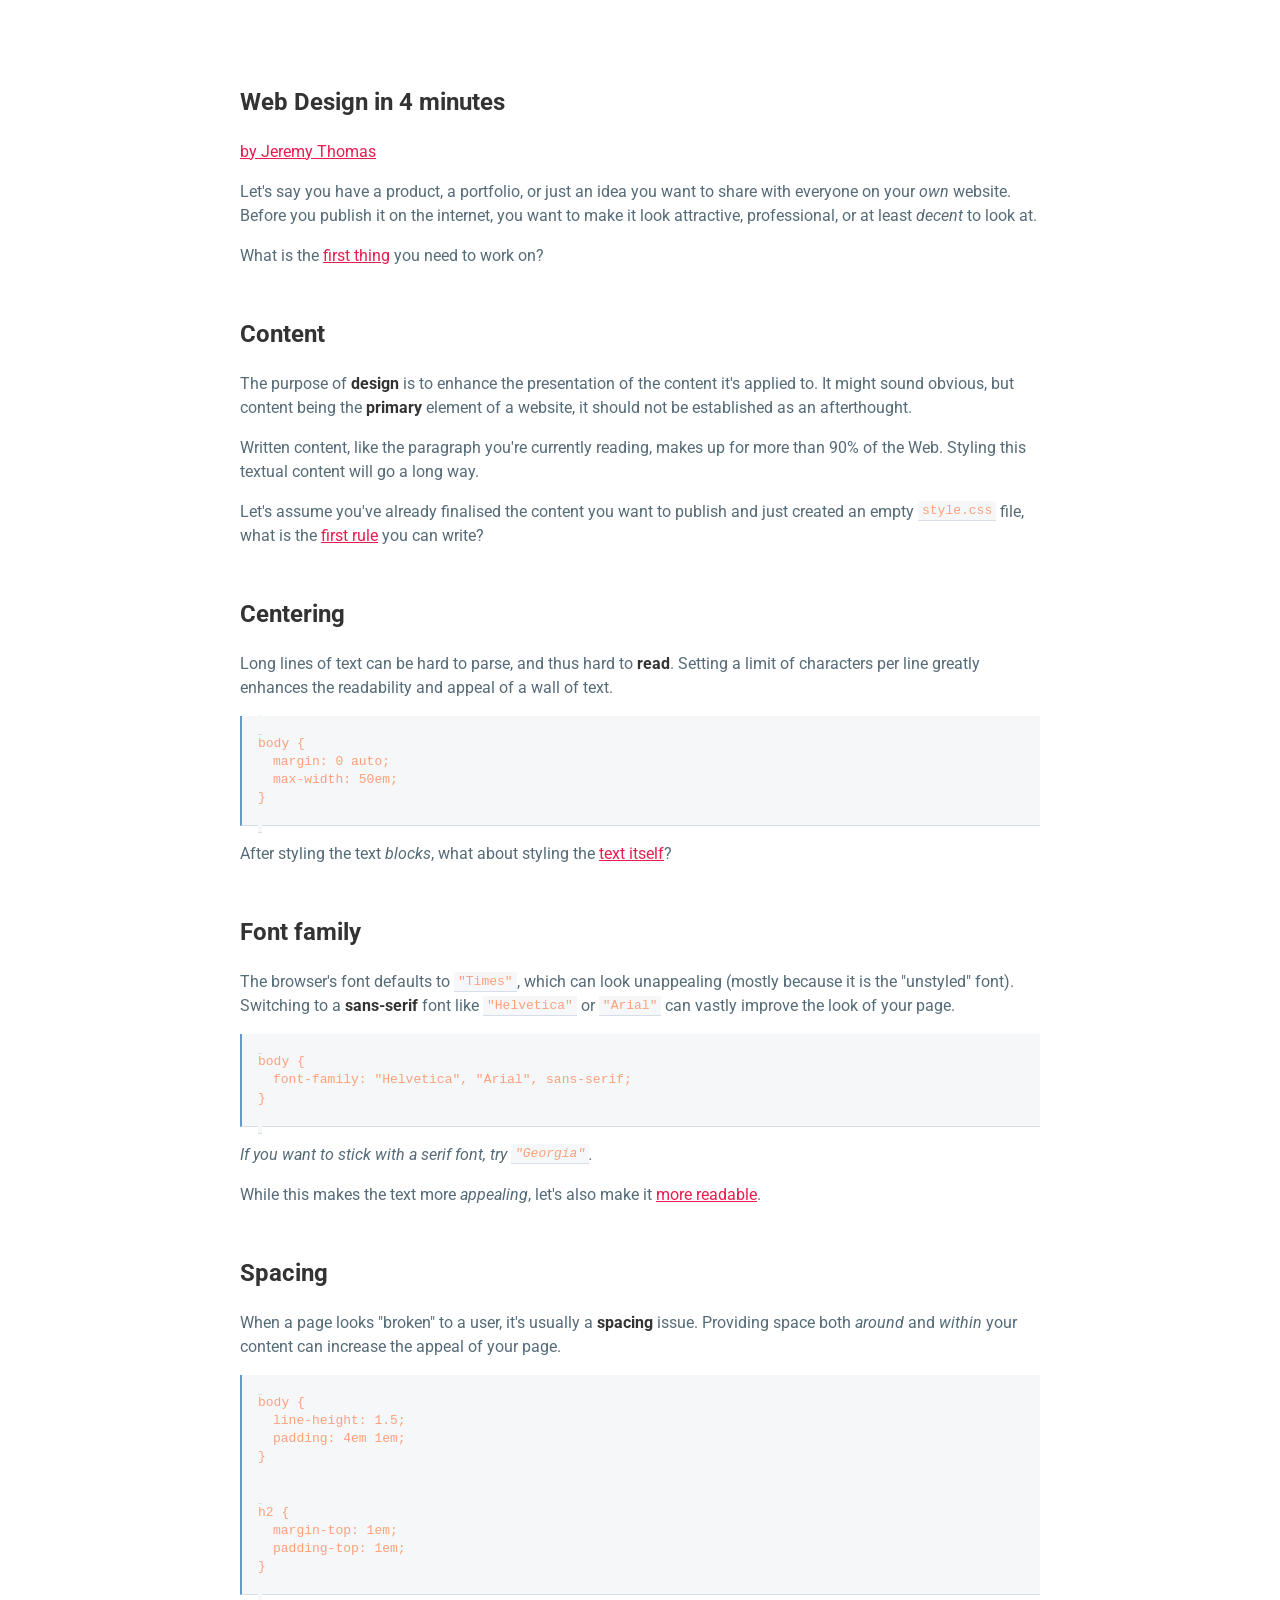
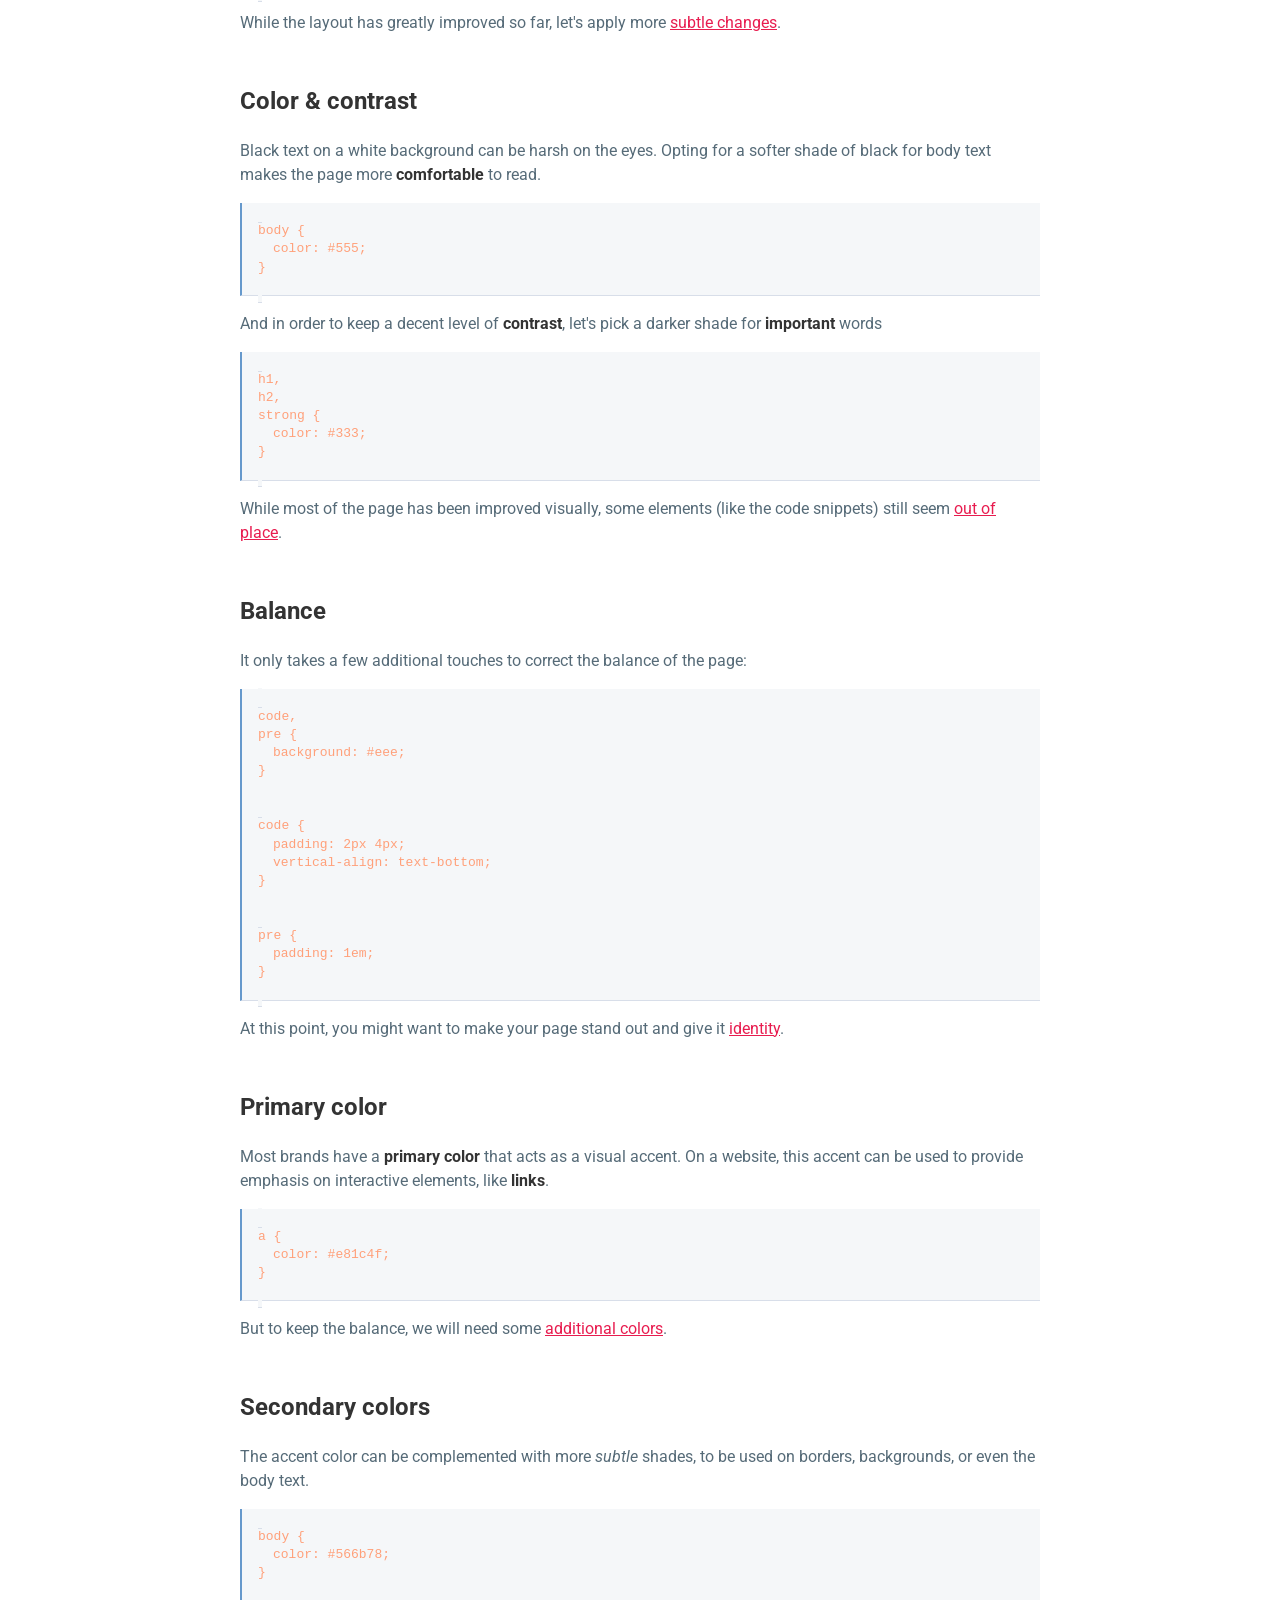
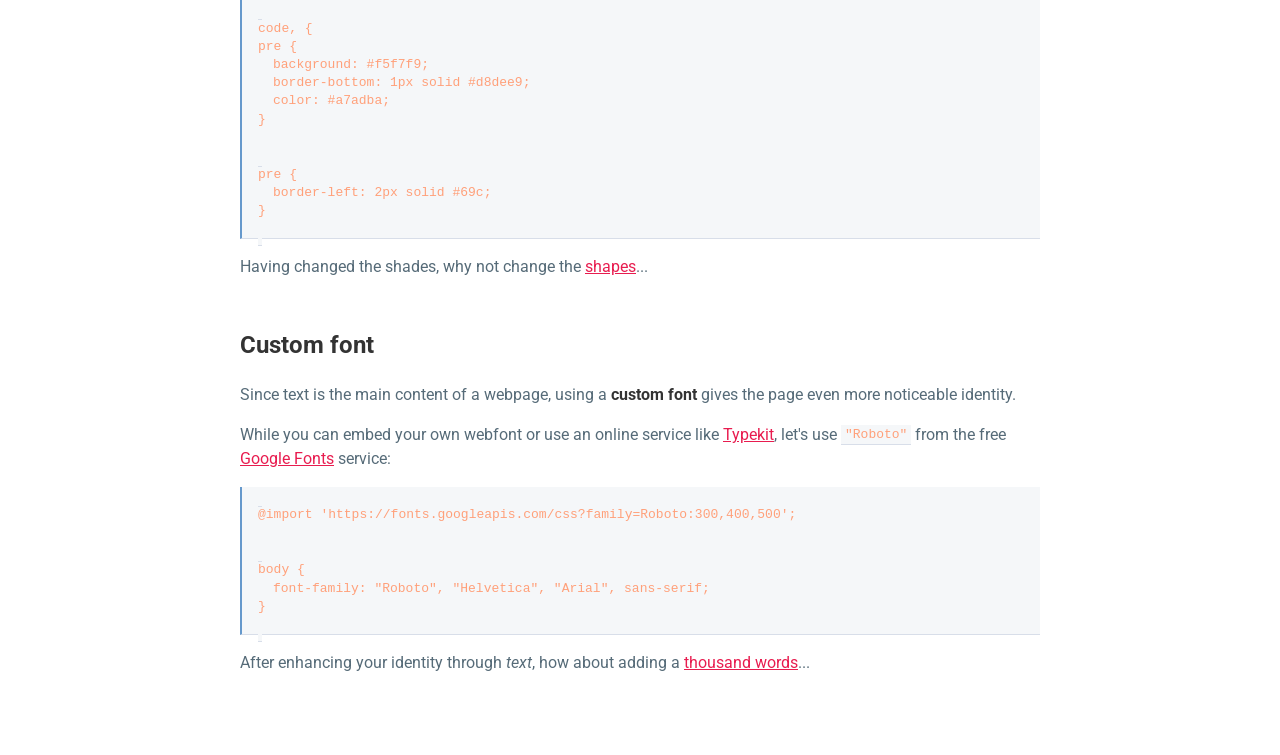
==== index.html @ 2d66c854 "Rename 4minutes/index.html to index.html" ====
<!DOCTYPE html>
<html>
   <head>
      <meta name="description" content="pure html website exercise">
      <title>Web Design in 4 minutes</title>
      <link rel="icon" href="images/4min_favicon-32x32.png">
      <style>

         @import 'https://fonts.googleapis.com/css?family=Roboto:300,400,500';

         body {
            color:#566b78;
            margin: 0 auto;
            max-width: 50em;
            font-family: "Roboto", "Helvetica", "Arial", sans-serif;
            line-height: 1.5;
            padding: 4em 1em;
         }
         h1, strong {
            color:#333;
         }
         h2 {
            color:#333;
            margin-top: 1em;
            padding-top: 1em;
         }
         code {
            padding: 2px 4px;
            vertical-align:text-bottom;
            color:lightsalmon;
            background:#f5f7f9;
            border-bottom: 1px solid #d8dee9;
         }
         a {
            color: #e81c4f;
         }
         .box {
            background:#f5f7f9;
            line-height: 0.4;
            padding-left: 1em;
            border-bottom: 1px solid #d8dee9;
            border-left: 2px solid #69c;
         }
         .box2 {
            padding-left: 15px;
         }
      </style>
   </head>

   <body>

      <section> <!--Web Design in 4 minutes-->
      <header>
         <h1>Web Design in 4 minutes</h1>
      </header>

         <p><a href="https://jgthms.com/" target="_blank">by Jeremy Thomas</a></p>
         <p>Let's say you have a product, a portfolio, or just an idea you want to 
            share with everyone on your <i>own</i> website. Before you publish it on the internet, 
            you want to make it look attractive, professional, or at least <i>decent</i> to look at.</p>
         <p>What is the <a href="https://jgthms.com/web-design-in-4-minutes/#content">first thing</a> you need to work on?</p>            
      </section>

      <section> <!--Content-->
         <h2>Content</h2>
         <p>The purpose of <strong>design</strong> is to enhance the presentation of the content it's applied to. 
            It might sound obvious, but content being the <strong>primary</strong> element of a website, 
            it should not be established as an afterthought.</p>
         <p>Written content, like the paragraph you're currently reading, makes up for more than 90% of the Web. 
            Styling this textual content will go a long way.</p>
         <p>Let's assume you've already finalised the content you want to publish and just created an empty <code>style.css</code> file, 
            what is the <a href="https://jgthms.com/web-design-in-4-minutes/#centering">first rule</a> you can write?</p>   
      </section>

      <section> <!--Centering-->
         <h2>Centering</h2>
         <p>Long lines of text can be hard to parse, and thus hard to <strong>read</strong>. 
            Setting a limit of characters per line greatly enhances the readability and appeal of a wall of text.</p>

      <div class="box">
         <code>
         <p>body {</p>
         <div class="box2">
            <p>margin: 0 auto;</p>
            <p>max-width: 50em;</p>
         </div>
         <p>}</p>
         </code>
      </div>

         <p>After styling the text <i>blocks</i>, 
            what about styling the <a href="https://jgthms.com/web-design-in-4-minutes/#font-family">text itself</a>?</p>
      </section>

      <section> <!--Font family-->
         <h2>Font family</h2>
         <p>The browser's font defaults to <code>"Times"</code>, which can look unappealing (mostly because it is the "unstyled" font). 
            Switching to a <strong>sans-serif</strong> font like <code>"Helvetica"</code> or <code>"Arial"</code> 
            can vastly improve the look of your page.</p>

         <div class="box">
            <code>
            <p>body {</p>
            <div class="box2">
               <p>font-family: "Helvetica", "Arial", sans-serif;</p>
            </div>
            <p>}</p>
         </code>
         </div>

         <p><i>If you want to stick with a serif font, try <code>"Georgia"</code>.</i></p>
         <p>While this makes the text more <i>appealing</i>, let's also make it <a href="https://jgthms.com/web-design-in-4-minutes/#spacing">more readable</a>.</p>
      </section>

      <section> <!--Spacing-->
         <h2>Spacing</h2>
         <p>When a page looks "broken" to a user, it's usually a <strong>spacing</strong> issue. 
            Providing space both <i>around</i> and <i>within</i> your content can increase the appeal of your page.</p>

         <div class="box">
         <div>
            <code>
            <p>body {</p>
            <div class="box2">
               <p>line-height: 1.5;</p>
               <p>padding: 4em 1em;</p>
            </div>
            <p>}</p>
            </code>
         </div>
         
         <div>
            <code>
            <p>h2 {</p>
            <div class="box2">
               <p>margin-top: 1em;</p>
               <p>padding-top: 1em;</p>
            </div>
            <p>}</p>
            </code>
         </div>
         </div>

         <p>While the layout has greatly improved so far, let's apply more 
            <a href="https://jgthms.com/web-design-in-4-minutes/#color-contrast">subtle changes</a>.</p>
      </section>

      <section> <!--Color & contrast-->
         <h2>Color & contrast</h2>
         <p>Black text on a white background can be harsh on the eyes. 
            Opting for a softer shade of black for body text makes the page more <strong>comfortable</strong> to read.</p>

         <div class="box">
            <code>
            <p>body {</p>
            <div class="box2">
               <p>color: #555;</p>
            </div>
            <p>}</p>
            </code>
         </div>

         <p>And in order to keep a decent level of <strong>contrast</strong>, 
            let's pick a darker shade for <strong>important</strong> words</p>

         <div class="box">
            <code>
            <p>h1,</p>
            <p>h2,</p>
            <p>strong {</p>
            <div class="box2">
               <p>color: #333;</p>
            </div>
            <p>}</p>
            </code>
         </div>

         <p>While most of the page has been improved visually, 
            some elements (like the code snippets) still seem
             <a href="https://jgthms.com/web-design-in-4-minutes/#balance">out of place</a>.</p>
      </section>

      <section> <!--Balance-->
         <h2>Balance</h2>
         <p>It only takes a few additional touches to correct the balance of the page:</p>

         <div class="box">
         <div>
            <code>
            <p>code,</p>
            <p>pre {</p>
            <div class="box2">
               <p>background: #eee;</p>
            </div>
            <p>}</p>
            </code>
         </div>

         <div>
            <code>
            <p>code {</p>
            <div class="box2">
               <p>padding: 2px 4px;</p>
               <p>vertical-align: text-bottom;</p>
            </div>
            <p>}</p>
            </code>
         </div>

         <div>
            <code>
            <p>pre {</p>
            <div class="box2">
               <p>padding: 1em;</p>
            </div>
            <p>}</p>
            </code>
         </div>
         </div>

         <p>At this point, you might want to make your page stand out and give it
             <a href="https://jgthms.com/web-design-in-4-minutes/#primary-color">identity</a>.</p>
      </section>

      <section> <!--Primary color-->
         <h2>Primary color</h2>
         <p>Most brands have a <strong>primary color</strong> that acts as a visual accent. On a website, 
            this accent can be used to provide emphasis on interactive elements, like <strong>links</strong>.</p>

         <div class="box">
            <code>
            <p>a {</p>
            <div class="box2">
               <p>color: #e81c4f;</p>
            </div>
            <p>}</p>
            </code>
         </div>

         <p>But to keep the balance, we will need some
             <a href="https://jgthms.com/web-design-in-4-minutes/#secondary-colors">additional colors</a>.</p>
      </section>

      <section> <!--Secondary colors-->
         <h2>Secondary colors</h2>
         <p>The accent color can be complemented with more <i>subtle</i> shades, 
            to be used on borders, backgrounds, or even the body text.</p>

         <div class="box">
         <div>
            <code>
            <p>body {</p>
            <div class="box2">
               <p>color: #566b78;</p>
            </div>
            <p>}</p>
            </code>
         </div>

         <div>
            <code>
            <p>code, {</p>
            <p>pre {</p>
            <div class="box2">
               <p>background: #f5f7f9;</p>
               <p>border-bottom: 1px solid #d8dee9;</p>
               <p>color: #a7adba;</p>
            </div>
            <p>}</p>
            </code>
         </div>

         <div>
            <code>
            <p>pre {</p>
            <div class="box2">
               <p>border-left: 2px solid #69c;</p>
            </div>
            <p>}</p>
            </code>
         </div>
         </div>

         <p>Having changed the shades, why not change the
             <a href="https://jgthms.com/web-design-in-4-minutes/#custom-font">shapes</a>...</p>
      </section>

      <section> <!--Custom font-->
         <h2>Custom font</h2>
         <p>Since text is the main content of a webpage, 
            using a <strong>custom font</strong> gives the page even more noticeable identity.</p>
         <p>While you can embed your own webfont or use an online service like
             <a href="https://fonts.adobe.com/?ref=tk.com" target="_blank">Typekit</a>, 
            let's use <code>"Roboto"</code> from the free <a href="https://fonts.google.com/" target="_blank">Google Fonts</a> service:</p>

         <div class="box">
         <div>
            <code>
            <p>@import 'https://fonts.googleapis.com/css?family=Roboto:300,400,500';</p>
            </code>
         </div>

         <div>
            <code>
            <p>body {</p>
            <div class="box2">
               <p>font-family: "Roboto", "Helvetica", "Arial", sans-serif;</p>
            </div>
            <p>}</p>
            </code>
         </div>
         </div>

         <p>After enhancing your identity through <i>text</i>, how about adding a
             <a href="https://jgthms.com/web-design-in-4-minutes/#images">thousand words</a>...</p>
      </section>

   </body>

</html>
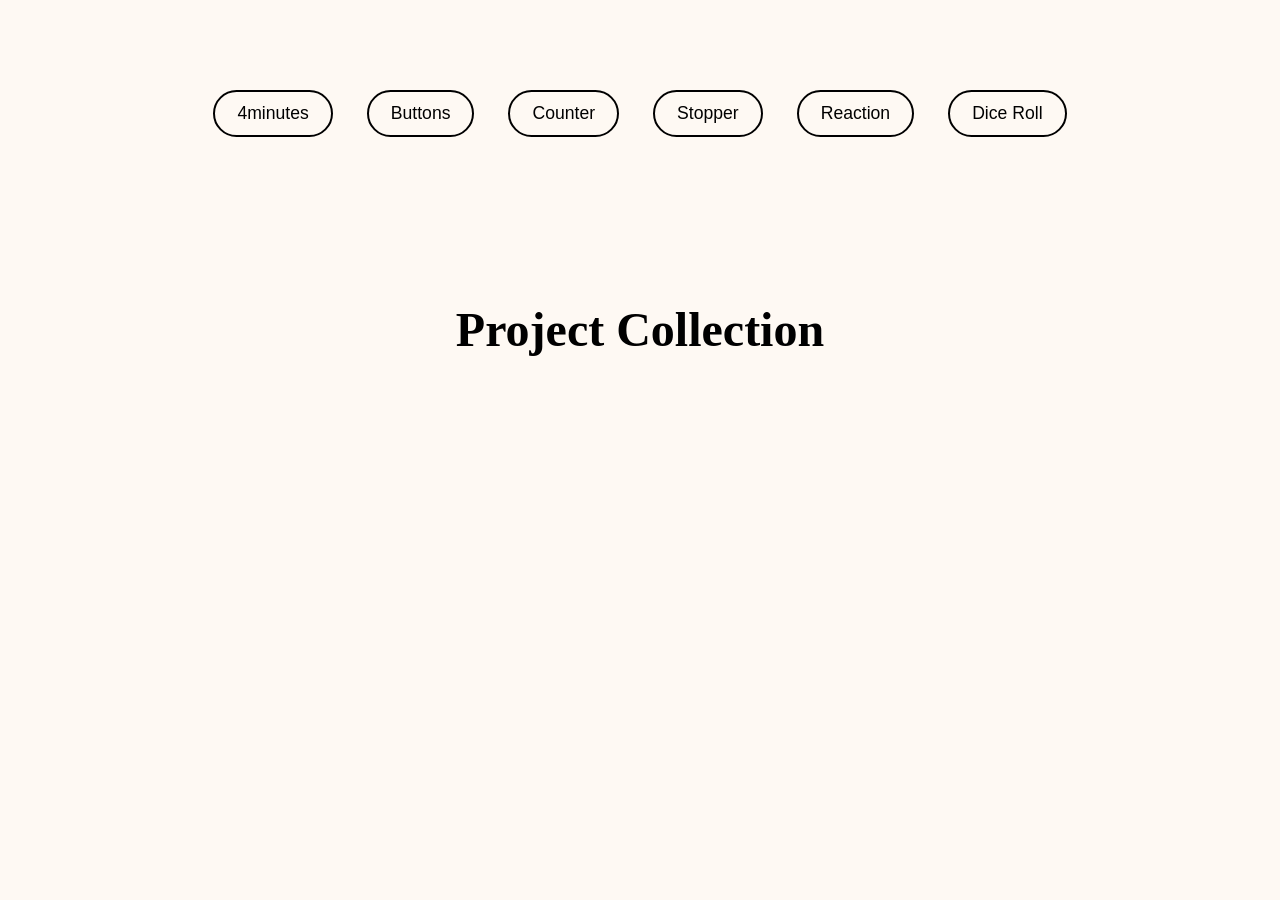
==== commit f593d7d9: "Add files via upload" ====
--- a/index.html
+++ b/index.html
@@ -1,320 +1,26 @@
+
 <!DOCTYPE html>
-<html>
-   <head>
-      <meta name="description" content="pure html website exercise">
-      <title>Web Design in 4 minutes</title>
-      <link rel="icon" href="images/4min_favicon-32x32.png">
-      <style>
+<html lang="en">
+<head>
+   <meta charset="UTF-8">
+   <meta name="viewport" content="width=device-width, initial-scale=1.0">
+   <title>Home Page</title>
+   <link rel="stylesheet" href="style.css">
+</head>
 
-         @import 'https://fonts.googleapis.com/css?family=Roboto:300,400,500';
+<body>
+   
+   <div id="navBar">
+   <button onclick="window.open('https://wasp-salander.github.io/Practice-Websites/practice_web_4minutes', '_blank');">4minutes</button>
+   <button onclick="window.open('https://wasp-salander.github.io/Practice-Websites/practice_buttons/', '_blank');">Buttons</button>
+   <button onclick="window.open('https://wasp-salander.github.io/Practice-Websites/vid_7_counter_program/', '_blank');">Counter</button>
+   <button onclick="window.open('https://wasp-salander.github.io/Practice-Websites/practice_stopper', '_blank');">Stopper</button>
+   <button onclick="window.open('https://wasp-salander.github.io/Practice-Websites/practice_reaction/', '_blank');">Reaction</button>
+   <button onclick="window.open('https://wasp-salander.github.io/Practice-Websites/vid_8-9_random_number/', '_blank');">Dice Roll</button>
+   </div>
 
-         body {
-            color:#566b78;
-            margin: 0 auto;
-            max-width: 50em;
-            font-family: "Roboto", "Helvetica", "Arial", sans-serif;
-            line-height: 1.5;
-            padding: 4em 1em;
-         }
-         h1, strong {
-            color:#333;
-         }
-         h2 {
-            color:#333;
-            margin-top: 1em;
-            padding-top: 1em;
-         }
-         code {
-            padding: 2px 4px;
-            vertical-align:text-bottom;
-            color:lightsalmon;
-            background:#f5f7f9;
-            border-bottom: 1px solid #d8dee9;
-         }
-         a {
-            color: #e81c4f;
-         }
-         .box {
-            background:#f5f7f9;
-            line-height: 0.4;
-            padding-left: 1em;
-            border-bottom: 1px solid #d8dee9;
-            border-left: 2px solid #69c;
-         }
-         .box2 {
-            padding-left: 15px;
-         }
-      </style>
-   </head>
+   <h1>Project Collection</h1>
 
-   <body>
-
-      <section> <!--Web Design in 4 minutes-->
-      <header>
-         <h1>Web Design in 4 minutes</h1>
-      </header>
-
-         <p><a href="https://jgthms.com/" target="_blank">by Jeremy Thomas</a></p>
-         <p>Let's say you have a product, a portfolio, or just an idea you want to 
-            share with everyone on your <i>own</i> website. Before you publish it on the internet, 
-            you want to make it look attractive, professional, or at least <i>decent</i> to look at.</p>
-         <p>What is the <a href="https://jgthms.com/web-design-in-4-minutes/#content">first thing</a> you need to work on?</p>            
-      </section>
-
-      <section> <!--Content-->
-         <h2>Content</h2>
-         <p>The purpose of <strong>design</strong> is to enhance the presentation of the content it's applied to. 
-            It might sound obvious, but content being the <strong>primary</strong> element of a website, 
-            it should not be established as an afterthought.</p>
-         <p>Written content, like the paragraph you're currently reading, makes up for more than 90% of the Web. 
-            Styling this textual content will go a long way.</p>
-         <p>Let's assume you've already finalised the content you want to publish and just created an empty <code>style.css</code> file, 
-            what is the <a href="https://jgthms.com/web-design-in-4-minutes/#centering">first rule</a> you can write?</p>   
-      </section>
-
-      <section> <!--Centering-->
-         <h2>Centering</h2>
-         <p>Long lines of text can be hard to parse, and thus hard to <strong>read</strong>. 
-            Setting a limit of characters per line greatly enhances the readability and appeal of a wall of text.</p>
-
-      <div class="box">
-         <code>
-         <p>body {</p>
-         <div class="box2">
-            <p>margin: 0 auto;</p>
-            <p>max-width: 50em;</p>
-         </div>
-         <p>}</p>
-         </code>
-      </div>
-
-         <p>After styling the text <i>blocks</i>, 
-            what about styling the <a href="https://jgthms.com/web-design-in-4-minutes/#font-family">text itself</a>?</p>
-      </section>
-
-      <section> <!--Font family-->
-         <h2>Font family</h2>
-         <p>The browser's font defaults to <code>"Times"</code>, which can look unappealing (mostly because it is the "unstyled" font). 
-            Switching to a <strong>sans-serif</strong> font like <code>"Helvetica"</code> or <code>"Arial"</code> 
-            can vastly improve the look of your page.</p>
-
-         <div class="box">
-            <code>
-            <p>body {</p>
-            <div class="box2">
-               <p>font-family: "Helvetica", "Arial", sans-serif;</p>
-            </div>
-            <p>}</p>
-         </code>
-         </div>
-
-         <p><i>If you want to stick with a serif font, try <code>"Georgia"</code>.</i></p>
-         <p>While this makes the text more <i>appealing</i>, let's also make it <a href="https://jgthms.com/web-design-in-4-minutes/#spacing">more readable</a>.</p>
-      </section>
-
-      <section> <!--Spacing-->
-         <h2>Spacing</h2>
-         <p>When a page looks "broken" to a user, it's usually a <strong>spacing</strong> issue. 
-            Providing space both <i>around</i> and <i>within</i> your content can increase the appeal of your page.</p>
-
-         <div class="box">
-         <div>
-            <code>
-            <p>body {</p>
-            <div class="box2">
-               <p>line-height: 1.5;</p>
-               <p>padding: 4em 1em;</p>
-            </div>
-            <p>}</p>
-            </code>
-         </div>
-         
-         <div>
-            <code>
-            <p>h2 {</p>
-            <div class="box2">
-               <p>margin-top: 1em;</p>
-               <p>padding-top: 1em;</p>
-            </div>
-            <p>}</p>
-            </code>
-         </div>
-         </div>
-
-         <p>While the layout has greatly improved so far, let's apply more 
-            <a href="https://jgthms.com/web-design-in-4-minutes/#color-contrast">subtle changes</a>.</p>
-      </section>
-
-      <section> <!--Color & contrast-->
-         <h2>Color & contrast</h2>
-         <p>Black text on a white background can be harsh on the eyes. 
-            Opting for a softer shade of black for body text makes the page more <strong>comfortable</strong> to read.</p>
-
-         <div class="box">
-            <code>
-            <p>body {</p>
-            <div class="box2">
-               <p>color: #555;</p>
-            </div>
-            <p>}</p>
-            </code>
-         </div>
-
-         <p>And in order to keep a decent level of <strong>contrast</strong>, 
-            let's pick a darker shade for <strong>important</strong> words</p>
-
-         <div class="box">
-            <code>
-            <p>h1,</p>
-            <p>h2,</p>
-            <p>strong {</p>
-            <div class="box2">
-               <p>color: #333;</p>
-            </div>
-            <p>}</p>
-            </code>
-         </div>
-
-         <p>While most of the page has been improved visually, 
-            some elements (like the code snippets) still seem
-             <a href="https://jgthms.com/web-design-in-4-minutes/#balance">out of place</a>.</p>
-      </section>
-
-      <section> <!--Balance-->
-         <h2>Balance</h2>
-         <p>It only takes a few additional touches to correct the balance of the page:</p>
-
-         <div class="box">
-         <div>
-            <code>
-            <p>code,</p>
-            <p>pre {</p>
-            <div class="box2">
-               <p>background: #eee;</p>
-            </div>
-            <p>}</p>
-            </code>
-         </div>
-
-         <div>
-            <code>
-            <p>code {</p>
-            <div class="box2">
-               <p>padding: 2px 4px;</p>
-               <p>vertical-align: text-bottom;</p>
-            </div>
-            <p>}</p>
-            </code>
-         </div>
-
-         <div>
-            <code>
-            <p>pre {</p>
-            <div class="box2">
-               <p>padding: 1em;</p>
-            </div>
-            <p>}</p>
-            </code>
-         </div>
-         </div>
-
-         <p>At this point, you might want to make your page stand out and give it
-             <a href="https://jgthms.com/web-design-in-4-minutes/#primary-color">identity</a>.</p>
-      </section>
-
-      <section> <!--Primary color-->
-         <h2>Primary color</h2>
-         <p>Most brands have a <strong>primary color</strong> that acts as a visual accent. On a website, 
-            this accent can be used to provide emphasis on interactive elements, like <strong>links</strong>.</p>
-
-         <div class="box">
-            <code>
-            <p>a {</p>
-            <div class="box2">
-               <p>color: #e81c4f;</p>
-            </div>
-            <p>}</p>
-            </code>
-         </div>
-
-         <p>But to keep the balance, we will need some
-             <a href="https://jgthms.com/web-design-in-4-minutes/#secondary-colors">additional colors</a>.</p>
-      </section>
-
-      <section> <!--Secondary colors-->
-         <h2>Secondary colors</h2>
-         <p>The accent color can be complemented with more <i>subtle</i> shades, 
-            to be used on borders, backgrounds, or even the body text.</p>
-
-         <div class="box">
-         <div>
-            <code>
-            <p>body {</p>
-            <div class="box2">
-               <p>color: #566b78;</p>
-            </div>
-            <p>}</p>
-            </code>
-         </div>
-
-         <div>
-            <code>
-            <p>code, {</p>
-            <p>pre {</p>
-            <div class="box2">
-               <p>background: #f5f7f9;</p>
-               <p>border-bottom: 1px solid #d8dee9;</p>
-               <p>color: #a7adba;</p>
-            </div>
-            <p>}</p>
-            </code>
-         </div>
-
-         <div>
-            <code>
-            <p>pre {</p>
-            <div class="box2">
-               <p>border-left: 2px solid #69c;</p>
-            </div>
-            <p>}</p>
-            </code>
-         </div>
-         </div>
-
-         <p>Having changed the shades, why not change the
-             <a href="https://jgthms.com/web-design-in-4-minutes/#custom-font">shapes</a>...</p>
-      </section>
-
-      <section> <!--Custom font-->
-         <h2>Custom font</h2>
-         <p>Since text is the main content of a webpage, 
-            using a <strong>custom font</strong> gives the page even more noticeable identity.</p>
-         <p>While you can embed your own webfont or use an online service like
-             <a href="https://fonts.adobe.com/?ref=tk.com" target="_blank">Typekit</a>, 
-            let's use <code>"Roboto"</code> from the free <a href="https://fonts.google.com/" target="_blank">Google Fonts</a> service:</p>
-
-         <div class="box">
-         <div>
-            <code>
-            <p>@import 'https://fonts.googleapis.com/css?family=Roboto:300,400,500';</p>
-            </code>
-         </div>
-
-         <div>
-            <code>
-            <p>body {</p>
-            <div class="box2">
-               <p>font-family: "Roboto", "Helvetica", "Arial", sans-serif;</p>
-            </div>
-            <p>}</p>
-            </code>
-         </div>
-         </div>
-
-         <p>After enhancing your identity through <i>text</i>, how about adding a
-             <a href="https://jgthms.com/web-design-in-4-minutes/#images">thousand words</a>...</p>
-      </section>
-
-   </body>
-
-</html>
+   <script src="script.js"></script>
+</body>
+</html>
--- a/style.css
+++ b/style.css
@@ -0,0 +1,39 @@
+
+body {
+   height: 100vh;
+   margin: 0;
+   display: flex;
+   flex-direction: column;
+   align-items: center;
+   position: relative;
+
+   background: #fef9f3;
+   font-family: Verdana;
+}
+h1 {
+   position: absolute;
+   top: 30vh;
+   font-size: 3em;
+}
+#navBar {
+   position: absolute;
+   top: 10vh;
+   display: flex;
+   flex-direction: row;
+   gap: 34px;
+}
+button {
+   padding: 11px 22px;
+   border: 2px solid black;
+   border-radius: 25px;
+   font-size: 1.1em;
+   background: none;
+
+   transition: all 0.25s;
+}
+
+button:hover {
+   background: #d6cfc7;
+   border: 2px solid #d6cfc7;
+   color: white;
+}
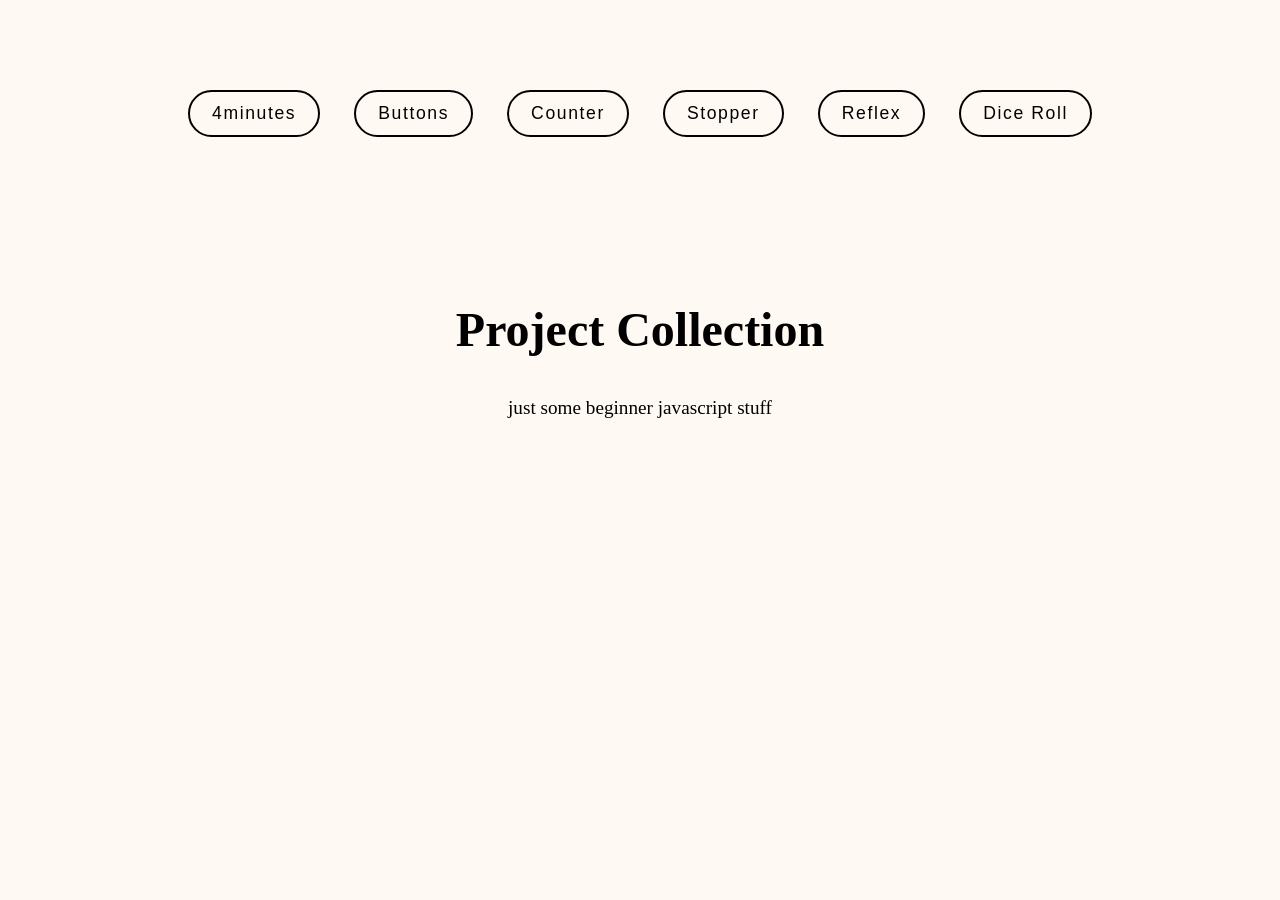
==== commit 48c1fcd7: "Add files via upload" ====
--- a/index.html
+++ b/index.html
@@ -6,6 +6,7 @@
    <meta name="viewport" content="width=device-width, initial-scale=1.0">
    <title>Home Page</title>
    <link rel="stylesheet" href="style.css">
+   <link rel="icon" type="png" href="favicon.png">
 </head>
 
 <body>
@@ -15,11 +16,12 @@
    <button onclick="window.open('https://wasp-salander.github.io/Practice-Websites/practice_buttons/', '_blank');">Buttons</button>
    <button onclick="window.open('https://wasp-salander.github.io/Practice-Websites/vid_7_counter_program/', '_blank');">Counter</button>
    <button onclick="window.open('https://wasp-salander.github.io/Practice-Websites/practice_stopper', '_blank');">Stopper</button>
-   <button onclick="window.open('https://wasp-salander.github.io/Practice-Websites/practice_reaction/', '_blank');">Reaction</button>
+   <button onclick="window.open('https://wasp-salander.github.io/Practice-Websites/practice_reaction/', '_blank');">Reflex</button>
    <button onclick="window.open('https://wasp-salander.github.io/Practice-Websites/vid_8-9_random_number/', '_blank');">Dice Roll</button>
    </div>
 
    <h1>Project Collection</h1>
+   <p>just some beginner javascript stuff</p>
 
    <script src="script.js"></script>
 </body>
--- a/style.css
+++ b/style.css
@@ -15,6 +15,12 @@
    top: 30vh;
    font-size: 3em;
 }
+p {
+   position: absolute;
+   top: 42vh;
+   font-weight: 500;
+   font-size: 1.2em;
+}
 #navBar {
    position: absolute;
    top: 10vh;
@@ -27,13 +33,18 @@
    border: 2px solid black;
    border-radius: 25px;
    font-size: 1.1em;
+   letter-spacing: 1.6px;
    background: none;
 
    transition: all 0.25s;
 }
 
 button:hover {
+   scale: 1.08;
    background: #d6cfc7;
    border: 2px solid #d6cfc7;
    color: white;
+}
+button:active {
+   scale: 0.98;
 }
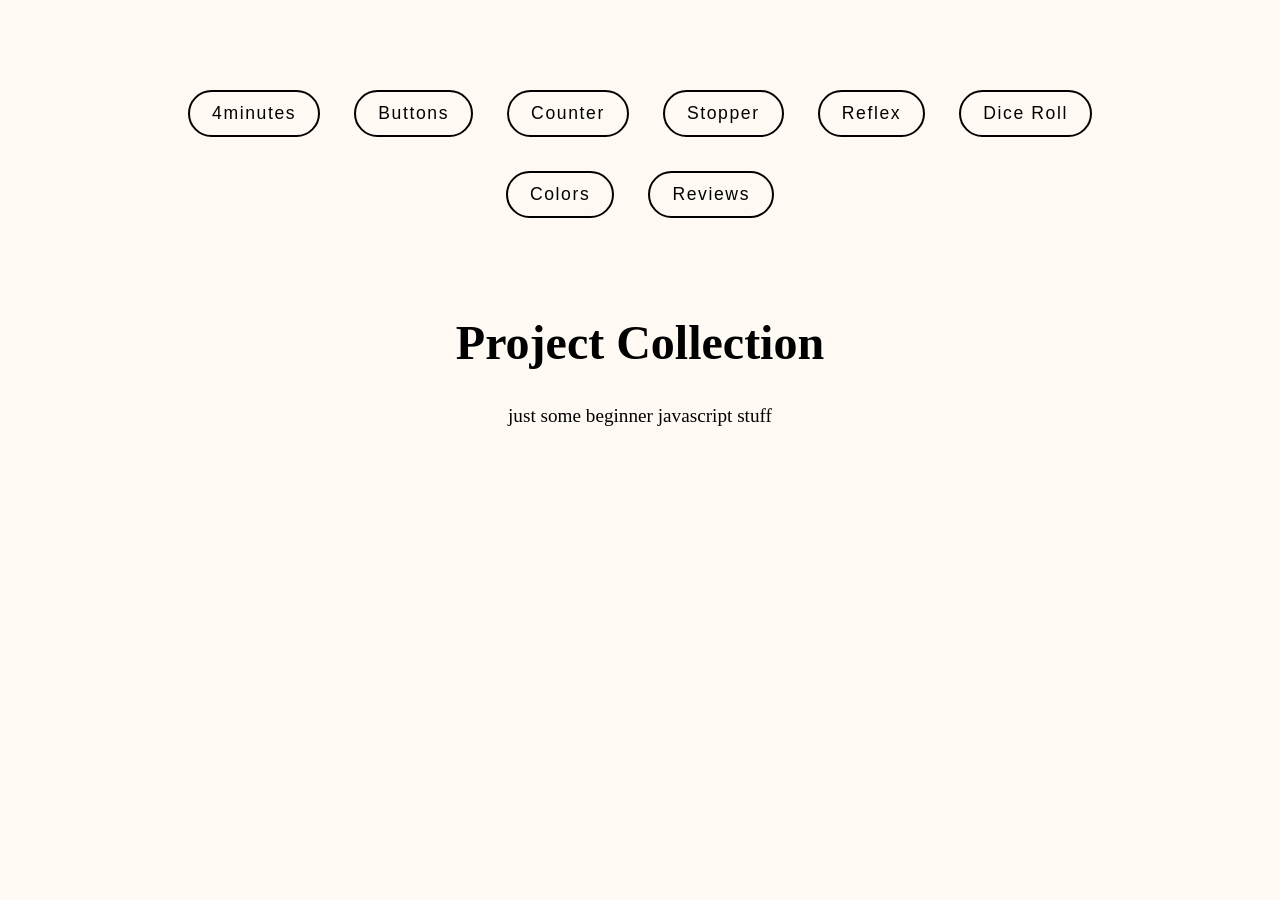
==== commit 000ca444: "Add files via upload" ====
--- a/index.html
+++ b/index.html
@@ -11,17 +11,24 @@
 
 <body>
    
-   <div id="navBar">
-   <button onclick="window.open('https://wasp-salander.github.io/Practice-Websites/practice_web_4minutes', '_blank');">4minutes</button>
-   <button onclick="window.open('https://wasp-salander.github.io/Practice-Websites/practice_buttons/', '_blank');">Buttons</button>
-   <button onclick="window.open('https://wasp-salander.github.io/Practice-Websites/vid_7_counter_program/', '_blank');">Counter</button>
-   <button onclick="window.open('https://wasp-salander.github.io/Practice-Websites/practice_stopper', '_blank');">Stopper</button>
-   <button onclick="window.open('https://wasp-salander.github.io/Practice-Websites/practice_reaction/', '_blank');">Reflex</button>
-   <button onclick="window.open('https://wasp-salander.github.io/Practice-Websites/vid_8-9_random_number/', '_blank');">Dice Roll</button>
+   <div class="navBar">
+      <button onclick="window.open('https://wasp-salander.github.io/Practice-Websites/practice_web_4minutes', '_blank');">4minutes</button>
+      <button onclick="window.open('https://wasp-salander.github.io/Practice-Websites/practice_buttons/', '_blank');">Buttons</button>
+      <button onclick="window.open('https://wasp-salander.github.io/Practice-Websites/vid_7_counter_program/', '_blank');">Counter</button>
+      <button onclick="window.open('https://wasp-salander.github.io/Practice-Websites/practice_stopper', '_blank');">Stopper</button>
+      <button onclick="window.open('https://wasp-salander.github.io/Practice-Websites/practice_reaction/', '_blank');">Reflex</button>
+      <button onclick="window.open('https://wasp-salander.github.io/Practice-Websites/vid_8-9_random_number/', '_blank');">Dice Roll</button>
    </div>
 
-   <h1>Project Collection</h1>
-   <p>just some beginner javascript stuff</p>
+   <div class="navBar2">
+      <button onclick="window.open('https://wasp-salander.github.io/Practice-Websites/practice_color_flipper/', '_blank')">Colors</button>
+      <button onclick="window.open('https://wasp-salander.github.io/Practice-Websites/practice_reviews/', '_blank')">Reviews</button>
+   </div>
+
+   <main class="container">
+      <h1>Project Collection</h1>
+      <p>just some beginner javascript stuff</p>
+   </main>
 
    <script src="script.js"></script>
 </body>
--- a/style.css
+++ b/style.css
@@ -10,23 +10,38 @@
    background: #fef9f3;
    font-family: Verdana;
 }
-h1 {
-   position: absolute;
-   top: 30vh;
-   font-size: 3em;
-}
-p {
-   position: absolute;
-   top: 42vh;
-   font-weight: 500;
-   font-size: 1.2em;
-}
-#navBar {
+.navBar {
    position: absolute;
    top: 10vh;
    display: flex;
    flex-direction: row;
    gap: 34px;
+}
+.navBar2 {
+   position: absolute;
+   top: 19vh;
+   display: flex;
+   flex-direction: row;
+   gap: 34px;
+}
+.container {
+   display: flex;
+   flex-direction: column;
+   justify-content: center;
+   align-items: center;
+}
+h1 {
+   position: absolute;
+   top: 35vh;
+   margin: 0;
+   font-size: 3em;
+}
+p {
+   position: absolute;
+   top: 45vh;
+   margin: 0;
+   font-weight: 500;
+   font-size: 1.2em;
 }
 button {
    padding: 11px 22px;
